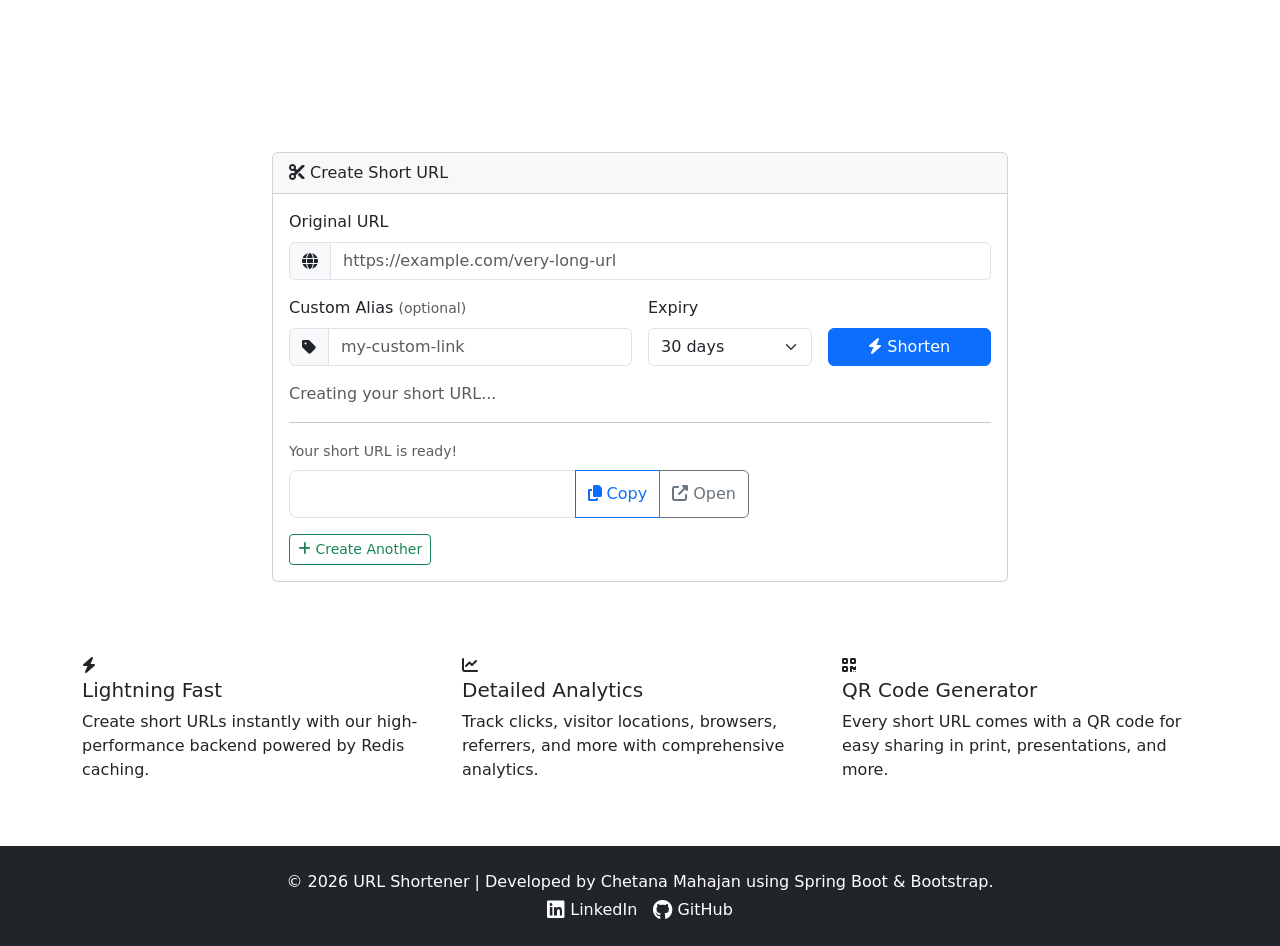
==== src/main/resources/static/app/index.html @ 2f61783e "Added scalable URL Shortener project" ====
<!DOCTYPE html>
<html lang="en">
<head>
    <meta charset="UTF-8">
    <meta name="viewport" content="width=device-width, initial-scale=1.0">
    <title>URL Shortener - Make Your Links Shorter</title>
    <link href="https://cdn.jsdelivr.net/npm/bootstrap@5.3.2/dist/css/bootstrap.min.css" rel="stylesheet">
    <link href="https://cdnjs.cloudflare.com/ajax/libs/font-awesome/6.5.0/css/all.min.css" rel="stylesheet">
    <link href="/css/style.css" rel="stylesheet">
</head>
<body>

<div id="toastContainer" class="toast-container"></div>

<nav class="navbar navbar-expand-lg navbar-dark">
    <div class="container">
        <a class="navbar-brand" href="/">
            <span class="brand-icon"><i class="fas fa-link"></i></span>
            URL Shortener
        </a>
        <button class="navbar-toggler" type="button" data-bs-toggle="collapse" data-bs-target="#navbarNav">
            <span class="navbar-toggler-icon"></span>
        </button>
        <div class="collapse navbar-collapse" id="navbarNav">
            <ul class="navbar-nav ms-auto">
                <li class="nav-item"><a class="nav-link active" href="/"><i class="fas fa-home"></i> Home</a></li>
            </ul>
            <ul class="navbar-nav" id="authNav"></ul>
        </div>
    </div>
</nav>

<section class="hero-section text-white text-center">
    <div class="container position-relative">
        <h1 class="hero-title">Shorten Your Links</h1>
        <p class="hero-subtitle mx-auto">Create short, memorable URLs in seconds. Track clicks, analyze visitors, and manage all your links from one dashboard.</p>
    </div>
</section>

<div class="container pb-5">
    <div class="row justify-content-center">
        <div class="col-lg-8">
            <div class="card">
                <div class="card-header">
                    <i class="fas fa-cut"></i> Create Short URL
                </div>
                <div class="card-body">
                    <form id="shortenForm">
                        <div class="mb-3">
                            <label for="originalUrl" class="form-label">Original URL</label>
                            <div class="input-group">
                                <span class="input-group-text"><i class="fas fa-globe"></i></span>
                                <input type="url" class="form-control" id="originalUrl" placeholder="https://example.com/very-long-url" required>
                            </div>
                            <div class="invalid-feedback" id="urlError"></div>
                        </div>

                        <div class="row g-3 mb-3">
                            <div class="col-md-6">
                                <label for="customAlias" class="form-label">Custom Alias <small class="text-muted">(optional)</small></label>
                                <div class="input-group">
                                    <span class="input-group-text"><i class="fas fa-tag"></i></span>
                                    <input type="text" class="form-control" id="customAlias" placeholder="my-custom-link" maxlength="50">
                                </div>
                            </div>
                            <div class="col-md-3">
                                <label for="expiryDays" class="form-label">Expiry</label>
                                <select class="form-select" id="expiryDays">
                                    <option value="1">1 day</option>
                                    <option value="7">7 days</option>
                                    <option value="30" selected>30 days</option>
                                    <option value="90">90 days</option>
                                    <option value="365">1 year</option>
                                    <option value="0">Never</option>
                                </select>
                            </div>
                            <div class="col-md-3 d-flex align-items-end">
                                <button type="submit" class="btn btn-primary w-100" id="shortenBtn">
                                    <i class="fas fa-bolt"></i> Shorten
                                </button>
                            </div>
                        </div>
                    </form>

                    <div id="shortenLoading" class="loading-spinner">
                        <div class="spinner"></div>
                        <p class="text-muted">Creating your short URL...</p>
                    </div>

                    <div id="urlResult" class="url-result">
                        <hr>
                        <div class="row align-items-center">
                            <div class="col-md-8">
                                <label class="form-label text-muted small">Your short URL is ready!</label>
                                <div class="input-group">
                                    <input type="text" class="form-control form-control-lg" id="shortUrlOutput" readonly>
                                    <button class="btn btn-outline-primary" id="copyBtn" onclick="copyShortUrl()">
                                        <i class="fas fa-copy"></i> Copy
                                    </button>
                                    <button class="btn btn-outline-secondary" id="openBtn" onclick="openShortUrl()">
                                        <i class="fas fa-external-link-alt"></i> Open
                                    </button>
                                </div>
                            </div>
                            <div class="col-md-4 text-center mt-3 mt-md-0">
                                <div id="qrCodeContainer" class="qr-container">
                                    <div id="qrImage"></div>
                                </div>
                            </div>
                        </div>
                        <div class="mt-3">
                            <button class="btn btn-sm btn-outline-success" onclick="createAnother()">
                                <i class="fas fa-plus"></i> Create Another
                            </button>
                        </div>
                    </div>
                </div>
            </div>
        </div>
    </div>

    <div class="row mt-5 g-4">
        <div class="col-md-4">
            <div class="feature-card h-100">
                <div class="feature-icon"><i class="fas fa-bolt"></i></div>
                <h5>Lightning Fast</h5>
                <p>Create short URLs instantly with our high-performance backend powered by Redis caching.</p>
            </div>
        </div>
        <div class="col-md-4">
            <div class="feature-card h-100">
                <div class="feature-icon"><i class="fas fa-chart-line"></i></div>
                <h5>Detailed Analytics</h5>
                <p>Track clicks, visitor locations, browsers, referrers, and more with comprehensive analytics.</p>
            </div>
        </div>
        <div class="col-md-4">
            <div class="feature-card h-100">
                <div class="feature-icon"><i class="fas fa-qrcode"></i></div>
                <h5>QR Code Generator</h5>
                <p>Every short URL comes with a QR code for easy sharing in print, presentations, and more.</p>
            </div>
        </div>
    </div>
</div>

<footer class="bg-dark text-white text-center py-4">
    <p class="mb-1">&copy; 2026 URL Shortener | Developed by Chetana Mahajan using Spring Boot &amp; Bootstrap.</p>
    <div class="d-flex justify-content-center gap-3">
        <a href="https://www.linkedin.com/in/chetanamahajan" target="_blank" class="text-white text-decoration-none" title="LinkedIn">
            <i class="fab fa-linkedin fa-lg"></i> LinkedIn
        </a>
        <a href="https://github.com/chetana987" target="_blank" class="text-white text-decoration-none" title="GitHub">
            <i class="fab fa-github fa-lg"></i> GitHub
        </a>
    </div>
</footer>

<script src="https://cdn.jsdelivr.net/npm/bootstrap@5.3.2/dist/js/bootstrap.bundle.min.js"></script>
<script src="/js/app.js"></script>
<script>
let lastCreatedShortCode = '';

document.getElementById('shortenForm').addEventListener('submit', async (e) => {
    e.preventDefault();
    Utils.hideError('urlError');

    const url = document.getElementById('originalUrl').value.trim();
    const alias = document.getElementById('customAlias').value.trim();
    const expiryDays = parseInt(document.getElementById('expiryDays').value);

    const data = { originalUrl: url };
    if (alias) data.customAlias = alias;
    if (expiryDays > 0) data.expiryDays = expiryDays;

    const btn = document.getElementById('shortenBtn');
    Utils.setLoading(btn, true);
    document.getElementById('shortenLoading').classList.add('show');
    document.getElementById('urlResult').classList.remove('show');

    try {
        const response = await API.createShortUrl(data);
        const shortUrl = response.data.shortUrl;
        lastCreatedShortCode = response.data.shortCode;

        document.getElementById('shortUrlOutput').value = shortUrl;
        Utils.generateQR(response.data.shortCode, 'qrImage');
        document.getElementById('urlResult').classList.add('show');
        document.getElementById('shortenLoading').classList.remove('show');

        document.getElementById('openBtn').style.display = API.isAuthenticated() ? '' : 'none';

        Utils.showToast('Short URL created successfully!');
    } catch (error) {
        document.getElementById('shortenLoading').classList.remove('show');
        if (error.status === 429) {
            Utils.showToast('Rate limit exceeded. Please wait and try again.', 'warning');
        } else if (error.status === 409) {
            Utils.showToast(error.message || 'Custom alias already taken', 'error');
            Utils.showError('urlError', error.message || 'This alias is already in use. Please try another one.');
        } else {
            Utils.showToast(error.message || 'Failed to create short URL', 'error');
            Utils.showError('urlError', error.message || 'Failed to create short URL');
        }
    } finally {
        Utils.setLoading(btn, false);
    }
});

function copyShortUrl() {
    const input = document.getElementById('shortUrlOutput');
    Utils.copyToClipboard(input.value, document.getElementById('copyBtn'));
}

function openShortUrl() {
    const url = document.getElementById('shortUrlOutput').value;
    if (url) window.open(url, '_blank');
}

function createAnother() {
    document.getElementById('shortenForm').reset();
    document.getElementById('urlResult').classList.remove('show');
    document.getElementById('shortenLoading').classList.remove('show');
    document.getElementById('qrImage').innerHTML = '';
    document.getElementById('originalUrl').focus();
}
</script>

</body>
</html>
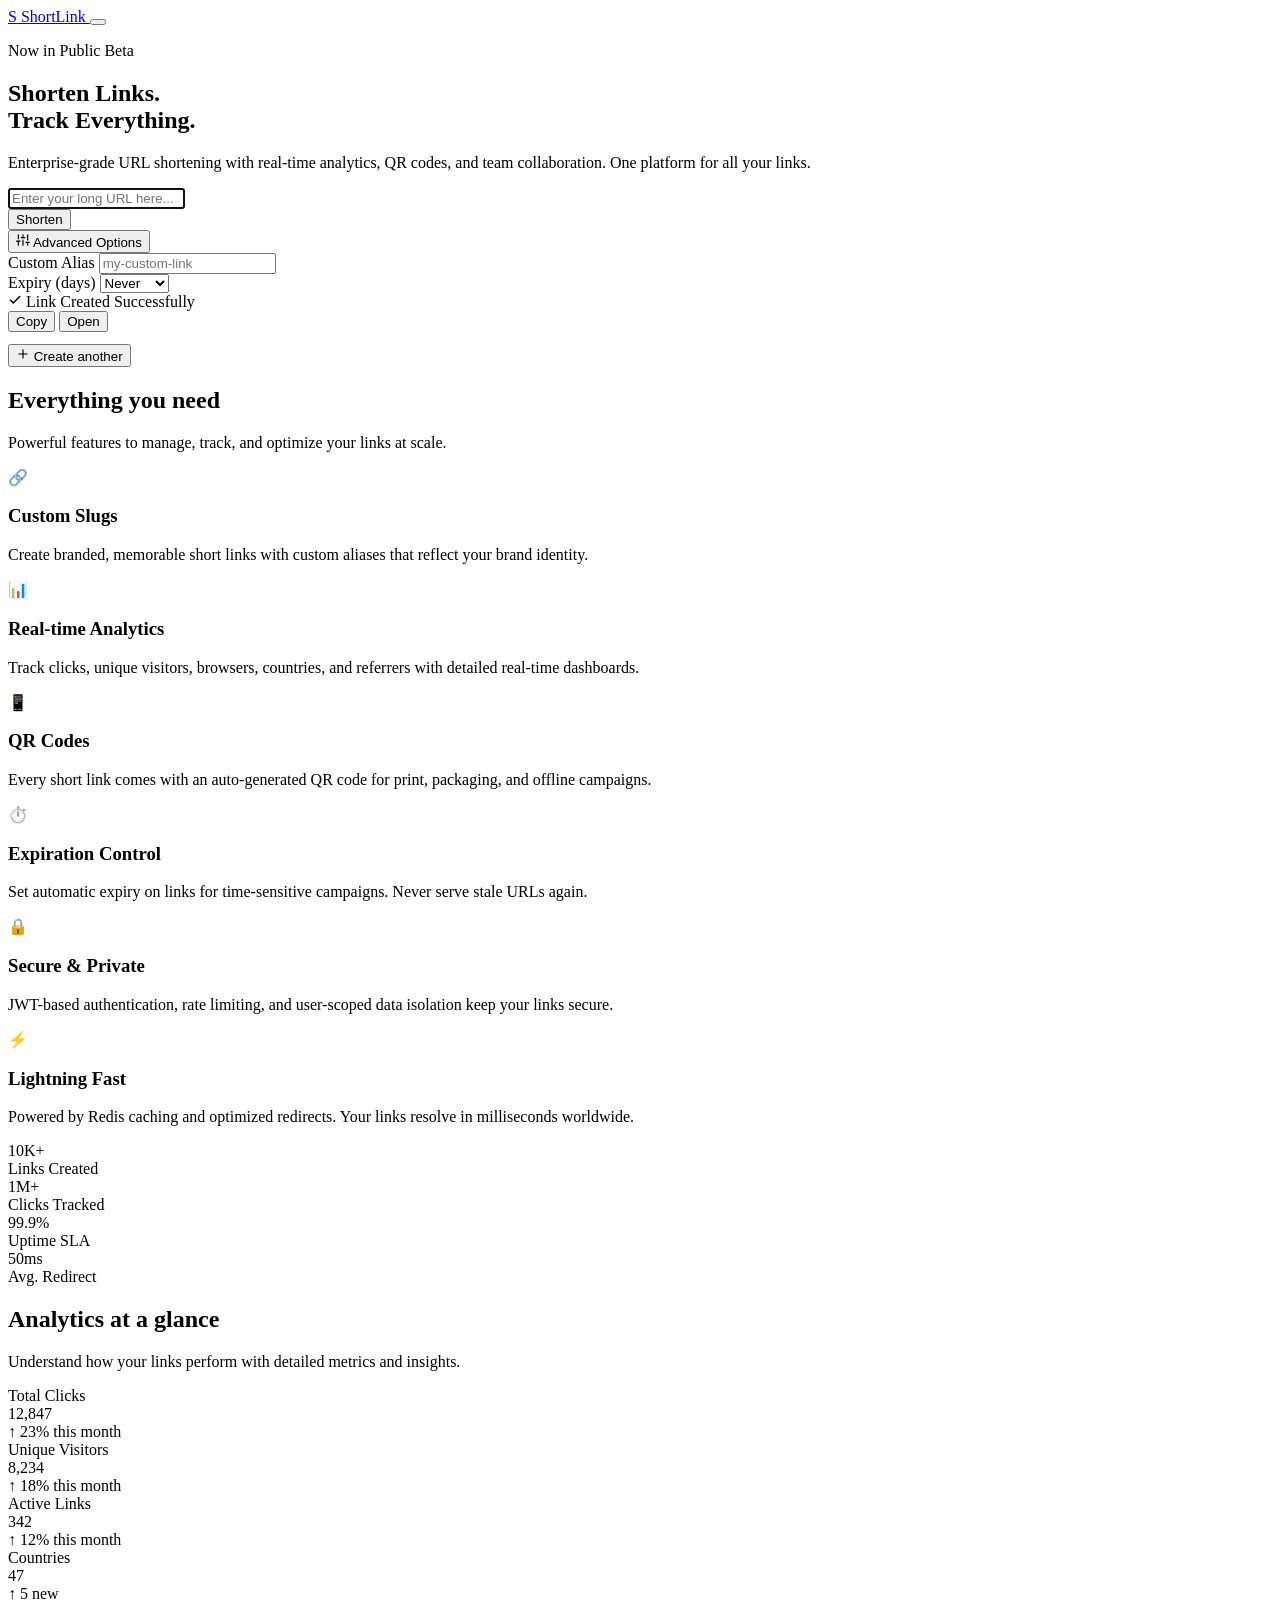
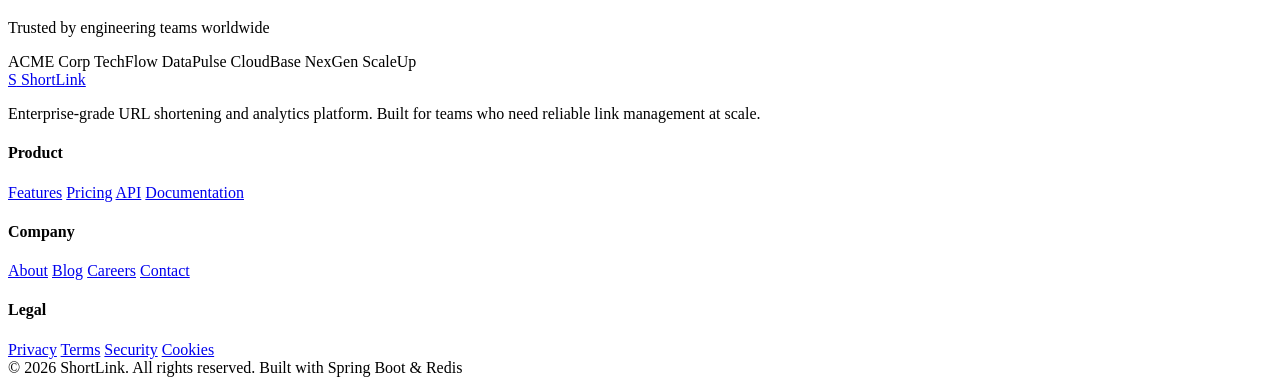
==== commit 16d8c609: "feat: redesign frontend to professional SaaS look - Complete CSS redesign with dark theme (#0F172A b" ====
--- a/src/main/resources/static/app/index.html
+++ b/src/main/resources/static/app/index.html
@@ -1,230 +1,365 @@
 <!DOCTYPE html>
 <html lang="en">
 <head>
-    <meta charset="UTF-8">
-    <meta name="viewport" content="width=device-width, initial-scale=1.0">
-    <title>URL Shortener - Make Your Links Shorter</title>
-    <link href="https://cdn.jsdelivr.net/npm/bootstrap@5.3.2/dist/css/bootstrap.min.css" rel="stylesheet">
-    <link href="https://cdnjs.cloudflare.com/ajax/libs/font-awesome/6.5.0/css/all.min.css" rel="stylesheet">
-    <link href="/css/style.css" rel="stylesheet">
+  <meta charset="UTF-8">
+  <meta name="viewport" content="width=device-width, initial-scale=1.0">
+  <title>ShortLink — Enterprise URL Shortener</title>
+  <link rel="preconnect" href="https://fonts.googleapis.com">
+  <link rel="preconnect" href="https://fonts.gstatic.com" crossorigin>
+  <link href="https://fonts.googleapis.com/css2?family=Inter:wght@400;500;600;700;800&display=swap" rel="stylesheet">
+  <link rel="stylesheet" href="/css/style.css">
+  <link rel="icon" type="image/svg+xml" href="data:image/svg+xml,%3Csvg xmlns='http://www.w3.org/2000/svg' viewBox='0 0 32 32'%3E%3Crect width='32' height='32' rx='6' fill='%233B82F6'/%3E%3Ctext x='16' y='22' text-anchor='middle' fill='white' font-size='18' font-weight='800' font-family='Inter'%3ES%3C/text%3E%3C/svg%3E">
 </head>
 <body>
-
-<div id="toastContainer" class="toast-container"></div>
-
-<nav class="navbar navbar-expand-lg navbar-dark">
+  <nav class="navbar" id="mainNav">
     <div class="container">
-        <a class="navbar-brand" href="/">
-            <span class="brand-icon"><i class="fas fa-link"></i></span>
-            URL Shortener
-        </a>
-        <button class="navbar-toggler" type="button" data-bs-toggle="collapse" data-bs-target="#navbarNav">
-            <span class="navbar-toggler-icon"></span>
-        </button>
-        <div class="collapse navbar-collapse" id="navbarNav">
-            <ul class="navbar-nav ms-auto">
-                <li class="nav-item"><a class="nav-link active" href="/"><i class="fas fa-home"></i> Home</a></li>
-            </ul>
-            <ul class="navbar-nav" id="authNav"></ul>
-        </div>
+      <a href="/app/index.html" class="nav-brand">
+        <span class="nav-brand-icon">S</span>
+        ShortLink
+      </a>
+      <button class="nav-toggle" id="navToggle" aria-label="Toggle navigation">
+        <span></span><span></span><span></span>
+      </button>
+      <ul class="nav-links" id="authNav">
+      </ul>
     </div>
-</nav>
-
-<section class="hero-section text-white text-center">
-    <div class="container position-relative">
-        <h1 class="hero-title">Shorten Your Links</h1>
-        <p class="hero-subtitle mx-auto">Create short, memorable URLs in seconds. Track clicks, analyze visitors, and manage all your links from one dashboard.</p>
-    </div>
-</section>
-
-<div class="container pb-5">
-    <div class="row justify-content-center">
-        <div class="col-lg-8">
-            <div class="card">
-                <div class="card-header">
-                    <i class="fas fa-cut"></i> Create Short URL
-                </div>
-                <div class="card-body">
-                    <form id="shortenForm">
-                        <div class="mb-3">
-                            <label for="originalUrl" class="form-label">Original URL</label>
-                            <div class="input-group">
-                                <span class="input-group-text"><i class="fas fa-globe"></i></span>
-                                <input type="url" class="form-control" id="originalUrl" placeholder="https://example.com/very-long-url" required>
-                            </div>
-                            <div class="invalid-feedback" id="urlError"></div>
-                        </div>
-
-                        <div class="row g-3 mb-3">
-                            <div class="col-md-6">
-                                <label for="customAlias" class="form-label">Custom Alias <small class="text-muted">(optional)</small></label>
-                                <div class="input-group">
-                                    <span class="input-group-text"><i class="fas fa-tag"></i></span>
-                                    <input type="text" class="form-control" id="customAlias" placeholder="my-custom-link" maxlength="50">
-                                </div>
-                            </div>
-                            <div class="col-md-3">
-                                <label for="expiryDays" class="form-label">Expiry</label>
-                                <select class="form-select" id="expiryDays">
-                                    <option value="1">1 day</option>
-                                    <option value="7">7 days</option>
-                                    <option value="30" selected>30 days</option>
-                                    <option value="90">90 days</option>
-                                    <option value="365">1 year</option>
-                                    <option value="0">Never</option>
-                                </select>
-                            </div>
-                            <div class="col-md-3 d-flex align-items-end">
-                                <button type="submit" class="btn btn-primary w-100" id="shortenBtn">
-                                    <i class="fas fa-bolt"></i> Shorten
-                                </button>
-                            </div>
-                        </div>
-                    </form>
-
-                    <div id="shortenLoading" class="loading-spinner">
-                        <div class="spinner"></div>
-                        <p class="text-muted">Creating your short URL...</p>
-                    </div>
-
-                    <div id="urlResult" class="url-result">
-                        <hr>
-                        <div class="row align-items-center">
-                            <div class="col-md-8">
-                                <label class="form-label text-muted small">Your short URL is ready!</label>
-                                <div class="input-group">
-                                    <input type="text" class="form-control form-control-lg" id="shortUrlOutput" readonly>
-                                    <button class="btn btn-outline-primary" id="copyBtn" onclick="copyShortUrl()">
-                                        <i class="fas fa-copy"></i> Copy
-                                    </button>
-                                    <button class="btn btn-outline-secondary" id="openBtn" onclick="openShortUrl()">
-                                        <i class="fas fa-external-link-alt"></i> Open
-                                    </button>
-                                </div>
-                            </div>
-                            <div class="col-md-4 text-center mt-3 mt-md-0">
-                                <div id="qrCodeContainer" class="qr-container">
-                                    <div id="qrImage"></div>
-                                </div>
-                            </div>
-                        </div>
-                        <div class="mt-3">
-                            <button class="btn btn-sm btn-outline-success" onclick="createAnother()">
-                                <i class="fas fa-plus"></i> Create Another
-                            </button>
-                        </div>
-                    </div>
-                </div>
-            </div>
-        </div>
-    </div>
-
-    <div class="row mt-5 g-4">
-        <div class="col-md-4">
-            <div class="feature-card h-100">
-                <div class="feature-icon"><i class="fas fa-bolt"></i></div>
-                <h5>Lightning Fast</h5>
-                <p>Create short URLs instantly with our high-performance backend powered by Redis caching.</p>
-            </div>
-        </div>
-        <div class="col-md-4">
-            <div class="feature-card h-100">
-                <div class="feature-icon"><i class="fas fa-chart-line"></i></div>
-                <h5>Detailed Analytics</h5>
-                <p>Track clicks, visitor locations, browsers, referrers, and more with comprehensive analytics.</p>
-            </div>
-        </div>
-        <div class="col-md-4">
-            <div class="feature-card h-100">
-                <div class="feature-icon"><i class="fas fa-qrcode"></i></div>
-                <h5>QR Code Generator</h5>
-                <p>Every short URL comes with a QR code for easy sharing in print, presentations, and more.</p>
-            </div>
-        </div>
-    </div>
-</div>
-
-<footer class="bg-dark text-white text-center py-4">
-    <p class="mb-1">&copy; 2026 URL Shortener | Developed by Chetana Mahajan using Spring Boot &amp; Bootstrap.</p>
-    <div class="d-flex justify-content-center gap-3">
-        <a href="https://www.linkedin.com/in/chetanamahajan" target="_blank" class="text-white text-decoration-none" title="LinkedIn">
-            <i class="fab fa-linkedin fa-lg"></i> LinkedIn
-        </a>
-        <a href="https://github.com/chetana987" target="_blank" class="text-white text-decoration-none" title="GitHub">
-            <i class="fab fa-github fa-lg"></i> GitHub
-        </a>
-    </div>
-</footer>
-
-<script src="https://cdn.jsdelivr.net/npm/bootstrap@5.3.2/dist/js/bootstrap.bundle.min.js"></script>
-<script src="/js/app.js"></script>
-<script>
-let lastCreatedShortCode = '';
-
-document.getElementById('shortenForm').addEventListener('submit', async (e) => {
-    e.preventDefault();
-    Utils.hideError('urlError');
-
-    const url = document.getElementById('originalUrl').value.trim();
-    const alias = document.getElementById('customAlias').value.trim();
-    const expiryDays = parseInt(document.getElementById('expiryDays').value);
-
-    const data = { originalUrl: url };
-    if (alias) data.customAlias = alias;
-    if (expiryDays > 0) data.expiryDays = expiryDays;
-
-    const btn = document.getElementById('shortenBtn');
-    Utils.setLoading(btn, true);
-    document.getElementById('shortenLoading').classList.add('show');
-    document.getElementById('urlResult').classList.remove('show');
-
-    try {
-        const response = await API.createShortUrl(data);
-        const shortUrl = response.data.shortUrl;
-        lastCreatedShortCode = response.data.shortCode;
-
-        document.getElementById('shortUrlOutput').value = shortUrl;
-        Utils.generateQR(response.data.shortCode, 'qrImage');
-        document.getElementById('urlResult').classList.add('show');
-        document.getElementById('shortenLoading').classList.remove('show');
-
-        document.getElementById('openBtn').style.display = API.isAuthenticated() ? '' : 'none';
-
-        Utils.showToast('Short URL created successfully!');
-    } catch (error) {
-        document.getElementById('shortenLoading').classList.remove('show');
-        if (error.status === 429) {
-            Utils.showToast('Rate limit exceeded. Please wait and try again.', 'warning');
-        } else if (error.status === 409) {
-            Utils.showToast(error.message || 'Custom alias already taken', 'error');
-            Utils.showError('urlError', error.message || 'This alias is already in use. Please try another one.');
+  </nav>
+
+  <div class="page-wrapper">
+    <main class="main-content">
+      <section class="hero">
+        <div class="container">
+          <div class="hero-badge">Now in Public Beta</div>
+          <h1>Shorten Links.<br><span class="gradient-text">Track Everything.</span></h1>
+          <p>Enterprise-grade URL shortening with real-time analytics, QR codes, and team collaboration. One platform for all your links.</p>
+        </div>
+      </section>
+
+      <div class="shorten-card">
+        <div class="container">
+          <div class="shorten-card-inner">
+            <form id="shortenForm" class="shorten-form">
+              <div class="shorten-input-row">
+                <div class="input-group">
+                  <input type="url" id="originalUrl" class="form-input" placeholder="Enter your long URL here..." required autofocus>
+                </div>
+                <button type="submit" id="shortenBtn" class="btn btn-primary btn-lg">
+                  <span id="shortenBtnText">Shorten</span>
+                  <span id="shortenLoading" class="spinner" style="display:none"></span>
+                </button>
+              </div>
+              <button type="button" class="options-toggle" id="optionsToggle">
+                <svg width="14" height="14" viewBox="0 0 24 24" fill="none" stroke="currentColor" stroke-width="2" stroke-linecap="round" stroke-linejoin="round"><line x1="4" y1="21" x2="4" y2="14"/><line x1="4" y1="10" x2="4" y2="3"/><line x1="12" y1="21" x2="12" y2="12"/><line x1="12" y1="8" x2="12" y2="3"/><line x1="20" y1="21" x2="20" y2="16"/><line x1="20" y1="12" x2="20" y2="3"/><line x1="1" y1="14" x2="7" y2="14"/><line x1="9" y1="8" x2="15" y2="8"/><line x1="17" y1="16" x2="23" y2="16"/></svg>
+                Advanced Options
+              </button>
+              <div class="shorten-options" id="shortenOptions">
+                <div class="form-group">
+                  <label for="customAlias">Custom Alias</label>
+                  <input type="text" id="customAlias" class="form-input" placeholder="my-custom-link" maxlength="50" pattern="[a-zA-Z0-9\-]+">
+                </div>
+                <div class="form-group">
+                  <label for="expiryDays">Expiry (days)</label>
+                  <select id="expiryDays" class="form-input">
+                    <option value="0">Never</option>
+                    <option value="1">1 day</option>
+                    <option value="7">7 days</option>
+                    <option value="30">30 days</option>
+                    <option value="90">90 days</option>
+                    <option value="365">1 year</option>
+                  </select>
+                </div>
+              </div>
+              <div class="url-result" id="urlResult">
+                <div class="url-result-header">
+                  <span class="result-label">
+                    <svg width="14" height="14" viewBox="0 0 24 24" fill="none" stroke="currentColor" stroke-width="2.5" stroke-linecap="round" stroke-linejoin="round"><polyline points="20 6 9 17 4 12"/></svg>
+                    Link Created Successfully
+                  </span>
+                  <div class="url-result-actions">
+                    <button type="button" class="btn btn-primary btn-sm" id="copyBtn" onclick="copyShortUrl()">Copy</button>
+                    <button type="button" class="btn btn-secondary btn-sm" id="openBtn" onclick="openShortUrl()">Open</button>
+                  </div>
+                </div>
+                <div class="short-url-display">
+                  <span class="short-url-text" id="shortUrlOutput"></span>
+                </div>
+                <div class="qr-container" id="qrCodeContainer" style="display:none">
+                  <img id="qrImage" src="" alt="QR Code">
+                  <div>
+                    <div class="qr-label">Scan to visit</div>
+                  </div>
+                </div>
+                <button type="button" class="btn btn-ghost btn-sm" id="createAnother" onclick="createAnother()" style="margin-top:12px">
+                  <svg width="14" height="14" viewBox="0 0 24 24" fill="none" stroke="currentColor" stroke-width="2" stroke-linecap="round" stroke-linejoin="round"><line x1="12" y1="5" x2="12" y2="19"/><line x1="5" y1="12" x2="19" y2="12"/></svg>
+                  Create another
+                </button>
+              </div>
+              <div class="url-error" id="urlError"></div>
+            </form>
+          </div>
+        </div>
+      </div>
+
+      <section class="section" id="features">
+        <div class="container">
+          <div class="section-header">
+            <h2>Everything you need</h2>
+            <p>Powerful features to manage, track, and optimize your links at scale.</p>
+          </div>
+          <div class="features-grid">
+            <div class="feature-card">
+              <div class="feature-icon">🔗</div>
+              <h3>Custom Slugs</h3>
+              <p>Create branded, memorable short links with custom aliases that reflect your brand identity.</p>
+            </div>
+            <div class="feature-card">
+              <div class="feature-icon">📊</div>
+              <h3>Real-time Analytics</h3>
+              <p>Track clicks, unique visitors, browsers, countries, and referrers with detailed real-time dashboards.</p>
+            </div>
+            <div class="feature-card">
+              <div class="feature-icon">📱</div>
+              <h3>QR Codes</h3>
+              <p>Every short link comes with an auto-generated QR code for print, packaging, and offline campaigns.</p>
+            </div>
+            <div class="feature-card">
+              <div class="feature-icon">⏱️</div>
+              <h3>Expiration Control</h3>
+              <p>Set automatic expiry on links for time-sensitive campaigns. Never serve stale URLs again.</p>
+            </div>
+            <div class="feature-card">
+              <div class="feature-icon">🔒</div>
+              <h3>Secure & Private</h3>
+              <p>JWT-based authentication, rate limiting, and user-scoped data isolation keep your links secure.</p>
+            </div>
+            <div class="feature-card">
+              <div class="feature-icon">⚡</div>
+              <h3>Lightning Fast</h3>
+              <p>Powered by Redis caching and optimized redirects. Your links resolve in milliseconds worldwide.</p>
+            </div>
+          </div>
+        </div>
+      </section>
+
+      <section class="stats-section section">
+        <div class="container">
+          <div class="stats-grid">
+            <div class="stat-item">
+              <div class="stat-number">10K+</div>
+              <div class="stat-label">Links Created</div>
+            </div>
+            <div class="stat-item">
+              <div class="stat-number">1M+</div>
+              <div class="stat-label">Clicks Tracked</div>
+            </div>
+            <div class="stat-item">
+              <div class="stat-number">99.9%</div>
+              <div class="stat-label">Uptime SLA</div>
+            </div>
+            <div class="stat-item">
+              <div class="stat-number">50ms</div>
+              <div class="stat-label">Avg. Redirect</div>
+            </div>
+          </div>
+        </div>
+      </section>
+
+      <section class="section analytics-preview">
+        <div class="container">
+          <div class="section-header">
+            <h2>Analytics at a glance</h2>
+            <p>Understand how your links perform with detailed metrics and insights.</p>
+          </div>
+          <div class="preview-cards">
+            <div class="preview-card">
+              <div class="preview-label">Total Clicks</div>
+              <div class="preview-value">12,847</div>
+              <div class="preview-trend up">↑ 23% this month</div>
+            </div>
+            <div class="preview-card">
+              <div class="preview-label">Unique Visitors</div>
+              <div class="preview-value">8,234</div>
+              <div class="preview-trend up">↑ 18% this month</div>
+            </div>
+            <div class="preview-card">
+              <div class="preview-label">Active Links</div>
+              <div class="preview-value">342</div>
+              <div class="preview-trend up">↑ 12% this month</div>
+            </div>
+            <div class="preview-card">
+              <div class="preview-label">Countries</div>
+              <div class="preview-value">47</div>
+              <div class="preview-trend up">↑ 5 new</div>
+            </div>
+          </div>
+        </div>
+      </section>
+
+      <section class="trust-section">
+        <div class="container">
+          <p>Trusted by engineering teams worldwide</p>
+          <div class="trust-logos">
+            <span class="trust-logo">ACME Corp</span>
+            <span class="trust-logo">TechFlow</span>
+            <span class="trust-logo">DataPulse</span>
+            <span class="trust-logo">CloudBase</span>
+            <span class="trust-logo">NexGen</span>
+            <span class="trust-logo">ScaleUp</span>
+          </div>
+        </div>
+      </section>
+    </main>
+
+    <footer class="footer">
+      <div class="container">
+        <div class="footer-grid">
+          <div class="footer-brand">
+            <a href="/app/index.html" class="nav-brand">
+              <span class="nav-brand-icon">S</span>
+              ShortLink
+            </a>
+            <p>Enterprise-grade URL shortening and analytics platform. Built for teams who need reliable link management at scale.</p>
+          </div>
+          <div class="footer-col">
+            <h4>Product</h4>
+            <a href="#features">Features</a>
+            <a href="#">Pricing</a>
+            <a href="#">API</a>
+            <a href="#">Documentation</a>
+          </div>
+          <div class="footer-col">
+            <h4>Company</h4>
+            <a href="#">About</a>
+            <a href="#">Blog</a>
+            <a href="#">Careers</a>
+            <a href="#">Contact</a>
+          </div>
+          <div class="footer-col">
+            <h4>Legal</h4>
+            <a href="#">Privacy</a>
+            <a href="#">Terms</a>
+            <a href="#">Security</a>
+            <a href="#">Cookies</a>
+          </div>
+        </div>
+        <div class="footer-bottom">
+          <span>&copy; 2026 ShortLink. All rights reserved.</span>
+          <span>Built with Spring Boot & Redis</span>
+        </div>
+      </div>
+    </footer>
+  </div>
+
+  <div class="toast-container" id="toastContainer"></div>
+
+  <script src="/js/app.js"></script>
+  <script>
+    let lastCreatedShortCode = '';
+
+    const optionsToggle = document.getElementById('optionsToggle');
+    const shortenOptions = document.getElementById('shortenOptions');
+    optionsToggle.addEventListener('click', () => {
+      optionsToggle.classList.toggle('open');
+      shortenOptions.classList.toggle('open');
+    });
+
+    document.getElementById('shortenForm').addEventListener('submit', async (e) => {
+      e.preventDefault();
+      const originalUrl = document.getElementById('originalUrl').value.trim();
+      const customAlias = document.getElementById('customAlias').value.trim() || undefined;
+      const expiryDays = parseInt(document.getElementById('expiryDays').value) || undefined;
+      const btn = document.getElementById('shortenBtn');
+      const btnText = document.getElementById('shortenBtnText');
+      const loading = document.getElementById('shortenLoading');
+      const urlError = document.getElementById('urlError');
+      const urlResult = document.getElementById('urlResult');
+      const qrContainer = document.getElementById('qrCodeContainer');
+
+      if (!originalUrl) {
+        urlError.textContent = 'Please enter a URL';
+        urlError.classList.add('visible');
+        return;
+      }
+
+      btn.disabled = true;
+      btnText.textContent = 'Shortening...';
+      loading.style.display = 'inline-block';
+      urlError.classList.remove('visible');
+      urlResult.classList.remove('visible');
+      qrContainer.style.display = 'none';
+
+      try {
+        const data = await API.shortenUrl(originalUrl, customAlias, expiryDays);
+        if (data.success) {
+          lastCreatedShortCode = data.data.shortCode;
+          document.getElementById('shortUrlOutput').textContent = window.location.origin + '/' + data.data.shortCode;
+          document.getElementById('shortUrlOutput').href = window.location.origin + '/' + data.data.shortCode;
+
+          if (data.data.qrCode) {
+            document.getElementById('qrImage').src = '/api/v1/qr/' + data.data.shortCode + '?size=200';
+            qrContainer.style.display = 'flex';
+          }
+
+          urlResult.classList.add('visible');
+          document.getElementById('originalUrl').value = '';
+          document.getElementById('customAlias').value = '';
         } else {
-            Utils.showToast(error.message || 'Failed to create short URL', 'error');
-            Utils.showError('urlError', error.message || 'Failed to create short URL');
+          urlError.textContent = data.message || 'Failed to shorten URL';
+          urlError.classList.add('visible');
         }
-    } finally {
-        Utils.setLoading(btn, false);
+      } catch (err) {
+        urlError.textContent = err.message || 'An error occurred';
+        urlError.classList.add('visible');
+      } finally {
+        btn.disabled = false;
+        btnText.textContent = 'Shorten';
+        loading.style.display = 'none';
+      }
+    });
+
+    function copyShortUrl() {
+      const text = document.getElementById('shortUrlOutput').textContent;
+      navigator.clipboard.writeText(text).then(() => {
+        const btn = document.getElementById('copyBtn');
+        const orig = btn.textContent;
+        btn.textContent = 'Copied!';
+        setTimeout(() => { btn.textContent = orig; }, 2000);
+      }).catch(() => {
+        Utils.showToast('Failed to copy', 'error');
+      });
     }
-});
-
-function copyShortUrl() {
-    const input = document.getElementById('shortUrlOutput');
-    Utils.copyToClipboard(input.value, document.getElementById('copyBtn'));
-}
-
-function openShortUrl() {
-    const url = document.getElementById('shortUrlOutput').value;
-    if (url) window.open(url, '_blank');
-}
-
-function createAnother() {
-    document.getElementById('shortenForm').reset();
-    document.getElementById('urlResult').classList.remove('show');
-    document.getElementById('shortenLoading').classList.remove('show');
-    document.getElementById('qrImage').innerHTML = '';
-    document.getElementById('originalUrl').focus();
-}
-</script>
-
+
+    function openShortUrl() {
+      const url = document.getElementById('shortUrlOutput').textContent;
+      window.open(url, '_blank');
+    }
+
+    function createAnother() {
+      document.getElementById('urlResult').classList.remove('visible');
+      document.getElementById('qrCodeContainer').style.display = 'none';
+      document.getElementById('originalUrl').focus();
+    }
+
+    document.getElementById('navToggle').addEventListener('click', function() {
+      this.classList.toggle('active');
+      document.getElementById('authNav').classList.toggle('open');
+    });
+
+    document.querySelectorAll('.nav-links .nav-link').forEach(link => {
+      link.addEventListener('click', () => {
+        document.getElementById('navToggle').classList.remove('active');
+        document.getElementById('authNav').classList.remove('open');
+      });
+    });
+
+    window.addEventListener('scroll', () => {
+      const nav = document.getElementById('mainNav');
+      if (window.scrollY > 50) {
+        nav.classList.add('scrolled');
+      } else {
+        nav.classList.remove('scrolled');
+      }
+    });
+  </script>
 </body>
 </html>
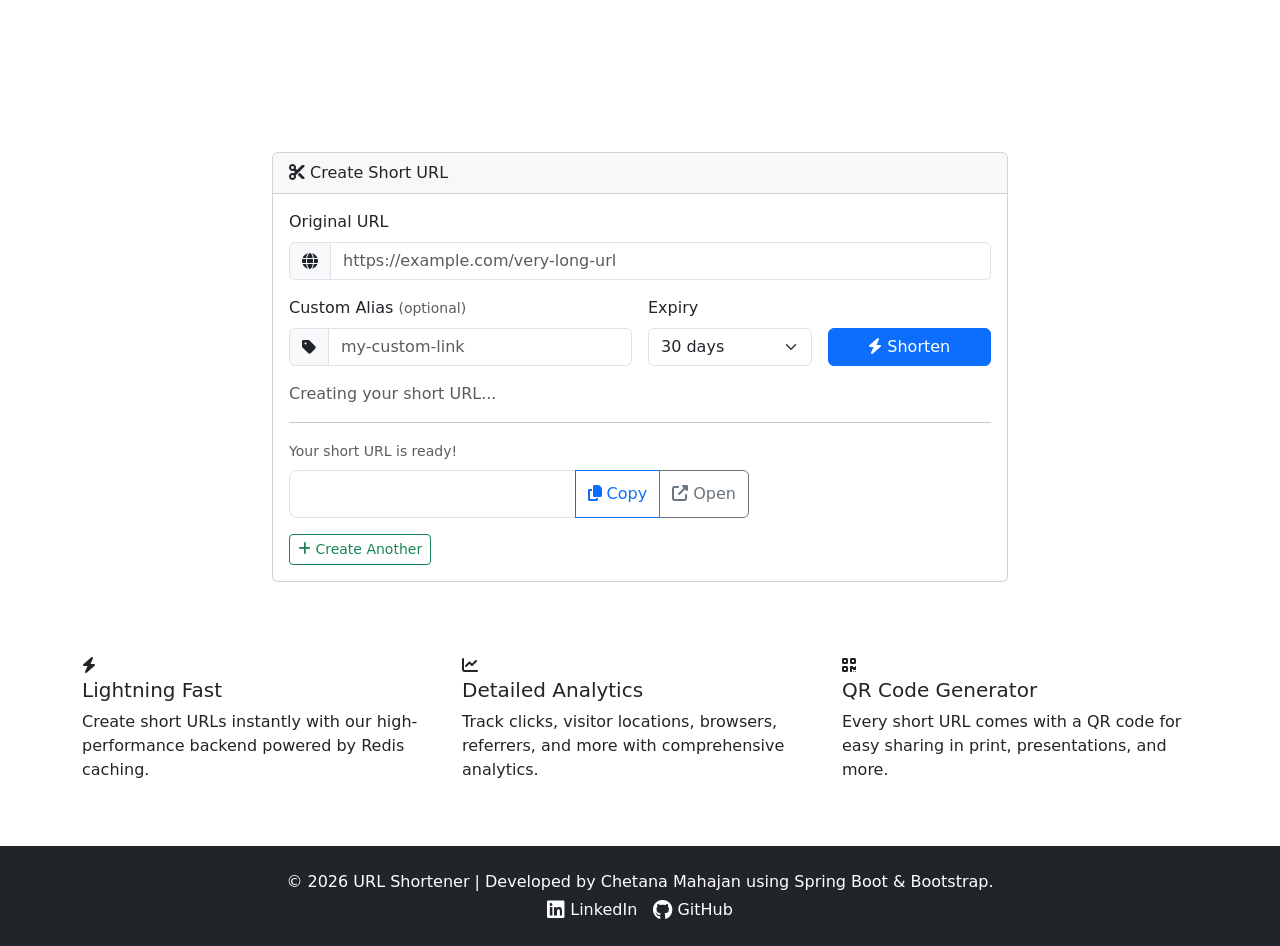
==== commit c2052f4c: "Revert "feat: redesign frontend to professional SaaS look" This reverts commit 16d8c609b6abd040321b6" ====
--- a/src/main/resources/static/app/index.html
+++ b/src/main/resources/static/app/index.html
@@ -1,365 +1,230 @@
 <!DOCTYPE html>
 <html lang="en">
 <head>
-  <meta charset="UTF-8">
-  <meta name="viewport" content="width=device-width, initial-scale=1.0">
-  <title>ShortLink — Enterprise URL Shortener</title>
-  <link rel="preconnect" href="https://fonts.googleapis.com">
-  <link rel="preconnect" href="https://fonts.gstatic.com" crossorigin>
-  <link href="https://fonts.googleapis.com/css2?family=Inter:wght@400;500;600;700;800&display=swap" rel="stylesheet">
-  <link rel="stylesheet" href="/css/style.css">
-  <link rel="icon" type="image/svg+xml" href="data:image/svg+xml,%3Csvg xmlns='http://www.w3.org/2000/svg' viewBox='0 0 32 32'%3E%3Crect width='32' height='32' rx='6' fill='%233B82F6'/%3E%3Ctext x='16' y='22' text-anchor='middle' fill='white' font-size='18' font-weight='800' font-family='Inter'%3ES%3C/text%3E%3C/svg%3E">
+    <meta charset="UTF-8">
+    <meta name="viewport" content="width=device-width, initial-scale=1.0">
+    <title>URL Shortener - Make Your Links Shorter</title>
+    <link href="https://cdn.jsdelivr.net/npm/bootstrap@5.3.2/dist/css/bootstrap.min.css" rel="stylesheet">
+    <link href="https://cdnjs.cloudflare.com/ajax/libs/font-awesome/6.5.0/css/all.min.css" rel="stylesheet">
+    <link href="/css/style.css" rel="stylesheet">
 </head>
 <body>
-  <nav class="navbar" id="mainNav">
+
+<div id="toastContainer" class="toast-container"></div>
+
+<nav class="navbar navbar-expand-lg navbar-dark">
     <div class="container">
-      <a href="/app/index.html" class="nav-brand">
-        <span class="nav-brand-icon">S</span>
-        ShortLink
-      </a>
-      <button class="nav-toggle" id="navToggle" aria-label="Toggle navigation">
-        <span></span><span></span><span></span>
-      </button>
-      <ul class="nav-links" id="authNav">
-      </ul>
-    </div>
-  </nav>
-
-  <div class="page-wrapper">
-    <main class="main-content">
-      <section class="hero">
-        <div class="container">
-          <div class="hero-badge">Now in Public Beta</div>
-          <h1>Shorten Links.<br><span class="gradient-text">Track Everything.</span></h1>
-          <p>Enterprise-grade URL shortening with real-time analytics, QR codes, and team collaboration. One platform for all your links.</p>
-        </div>
-      </section>
-
-      <div class="shorten-card">
-        <div class="container">
-          <div class="shorten-card-inner">
-            <form id="shortenForm" class="shorten-form">
-              <div class="shorten-input-row">
-                <div class="input-group">
-                  <input type="url" id="originalUrl" class="form-input" placeholder="Enter your long URL here..." required autofocus>
+        <a class="navbar-brand" href="/">
+            <span class="brand-icon"><i class="fas fa-link"></i></span>
+            URL Shortener
+        </a>
+        <button class="navbar-toggler" type="button" data-bs-toggle="collapse" data-bs-target="#navbarNav">
+            <span class="navbar-toggler-icon"></span>
+        </button>
+        <div class="collapse navbar-collapse" id="navbarNav">
+            <ul class="navbar-nav ms-auto">
+                <li class="nav-item"><a class="nav-link active" href="/"><i class="fas fa-home"></i> Home</a></li>
+            </ul>
+            <ul class="navbar-nav" id="authNav"></ul>
+        </div>
+    </div>
+</nav>
+
+<section class="hero-section text-white text-center">
+    <div class="container position-relative">
+        <h1 class="hero-title">Shorten Your Links</h1>
+        <p class="hero-subtitle mx-auto">Create short, memorable URLs in seconds. Track clicks, analyze visitors, and manage all your links from one dashboard.</p>
+    </div>
+</section>
+
+<div class="container pb-5">
+    <div class="row justify-content-center">
+        <div class="col-lg-8">
+            <div class="card">
+                <div class="card-header">
+                    <i class="fas fa-cut"></i> Create Short URL
                 </div>
-                <button type="submit" id="shortenBtn" class="btn btn-primary btn-lg">
-                  <span id="shortenBtnText">Shorten</span>
-                  <span id="shortenLoading" class="spinner" style="display:none"></span>
-                </button>
-              </div>
-              <button type="button" class="options-toggle" id="optionsToggle">
-                <svg width="14" height="14" viewBox="0 0 24 24" fill="none" stroke="currentColor" stroke-width="2" stroke-linecap="round" stroke-linejoin="round"><line x1="4" y1="21" x2="4" y2="14"/><line x1="4" y1="10" x2="4" y2="3"/><line x1="12" y1="21" x2="12" y2="12"/><line x1="12" y1="8" x2="12" y2="3"/><line x1="20" y1="21" x2="20" y2="16"/><line x1="20" y1="12" x2="20" y2="3"/><line x1="1" y1="14" x2="7" y2="14"/><line x1="9" y1="8" x2="15" y2="8"/><line x1="17" y1="16" x2="23" y2="16"/></svg>
-                Advanced Options
-              </button>
-              <div class="shorten-options" id="shortenOptions">
-                <div class="form-group">
-                  <label for="customAlias">Custom Alias</label>
-                  <input type="text" id="customAlias" class="form-input" placeholder="my-custom-link" maxlength="50" pattern="[a-zA-Z0-9\-]+">
+                <div class="card-body">
+                    <form id="shortenForm">
+                        <div class="mb-3">
+                            <label for="originalUrl" class="form-label">Original URL</label>
+                            <div class="input-group">
+                                <span class="input-group-text"><i class="fas fa-globe"></i></span>
+                                <input type="url" class="form-control" id="originalUrl" placeholder="https://example.com/very-long-url" required>
+                            </div>
+                            <div class="invalid-feedback" id="urlError"></div>
+                        </div>
+
+                        <div class="row g-3 mb-3">
+                            <div class="col-md-6">
+                                <label for="customAlias" class="form-label">Custom Alias <small class="text-muted">(optional)</small></label>
+                                <div class="input-group">
+                                    <span class="input-group-text"><i class="fas fa-tag"></i></span>
+                                    <input type="text" class="form-control" id="customAlias" placeholder="my-custom-link" maxlength="50">
+                                </div>
+                            </div>
+                            <div class="col-md-3">
+                                <label for="expiryDays" class="form-label">Expiry</label>
+                                <select class="form-select" id="expiryDays">
+                                    <option value="1">1 day</option>
+                                    <option value="7">7 days</option>
+                                    <option value="30" selected>30 days</option>
+                                    <option value="90">90 days</option>
+                                    <option value="365">1 year</option>
+                                    <option value="0">Never</option>
+                                </select>
+                            </div>
+                            <div class="col-md-3 d-flex align-items-end">
+                                <button type="submit" class="btn btn-primary w-100" id="shortenBtn">
+                                    <i class="fas fa-bolt"></i> Shorten
+                                </button>
+                            </div>
+                        </div>
+                    </form>
+
+                    <div id="shortenLoading" class="loading-spinner">
+                        <div class="spinner"></div>
+                        <p class="text-muted">Creating your short URL...</p>
+                    </div>
+
+                    <div id="urlResult" class="url-result">
+                        <hr>
+                        <div class="row align-items-center">
+                            <div class="col-md-8">
+                                <label class="form-label text-muted small">Your short URL is ready!</label>
+                                <div class="input-group">
+                                    <input type="text" class="form-control form-control-lg" id="shortUrlOutput" readonly>
+                                    <button class="btn btn-outline-primary" id="copyBtn" onclick="copyShortUrl()">
+                                        <i class="fas fa-copy"></i> Copy
+                                    </button>
+                                    <button class="btn btn-outline-secondary" id="openBtn" onclick="openShortUrl()">
+                                        <i class="fas fa-external-link-alt"></i> Open
+                                    </button>
+                                </div>
+                            </div>
+                            <div class="col-md-4 text-center mt-3 mt-md-0">
+                                <div id="qrCodeContainer" class="qr-container">
+                                    <div id="qrImage"></div>
+                                </div>
+                            </div>
+                        </div>
+                        <div class="mt-3">
+                            <button class="btn btn-sm btn-outline-success" onclick="createAnother()">
+                                <i class="fas fa-plus"></i> Create Another
+                            </button>
+                        </div>
+                    </div>
                 </div>
-                <div class="form-group">
-                  <label for="expiryDays">Expiry (days)</label>
-                  <select id="expiryDays" class="form-input">
-                    <option value="0">Never</option>
-                    <option value="1">1 day</option>
-                    <option value="7">7 days</option>
-                    <option value="30">30 days</option>
-                    <option value="90">90 days</option>
-                    <option value="365">1 year</option>
-                  </select>
-                </div>
-              </div>
-              <div class="url-result" id="urlResult">
-                <div class="url-result-header">
-                  <span class="result-label">
-                    <svg width="14" height="14" viewBox="0 0 24 24" fill="none" stroke="currentColor" stroke-width="2.5" stroke-linecap="round" stroke-linejoin="round"><polyline points="20 6 9 17 4 12"/></svg>
-                    Link Created Successfully
-                  </span>
-                  <div class="url-result-actions">
-                    <button type="button" class="btn btn-primary btn-sm" id="copyBtn" onclick="copyShortUrl()">Copy</button>
-                    <button type="button" class="btn btn-secondary btn-sm" id="openBtn" onclick="openShortUrl()">Open</button>
-                  </div>
-                </div>
-                <div class="short-url-display">
-                  <span class="short-url-text" id="shortUrlOutput"></span>
-                </div>
-                <div class="qr-container" id="qrCodeContainer" style="display:none">
-                  <img id="qrImage" src="" alt="QR Code">
-                  <div>
-                    <div class="qr-label">Scan to visit</div>
-                  </div>
-                </div>
-                <button type="button" class="btn btn-ghost btn-sm" id="createAnother" onclick="createAnother()" style="margin-top:12px">
-                  <svg width="14" height="14" viewBox="0 0 24 24" fill="none" stroke="currentColor" stroke-width="2" stroke-linecap="round" stroke-linejoin="round"><line x1="12" y1="5" x2="12" y2="19"/><line x1="5" y1="12" x2="19" y2="12"/></svg>
-                  Create another
-                </button>
-              </div>
-              <div class="url-error" id="urlError"></div>
-            </form>
-          </div>
-        </div>
-      </div>
-
-      <section class="section" id="features">
-        <div class="container">
-          <div class="section-header">
-            <h2>Everything you need</h2>
-            <p>Powerful features to manage, track, and optimize your links at scale.</p>
-          </div>
-          <div class="features-grid">
-            <div class="feature-card">
-              <div class="feature-icon">🔗</div>
-              <h3>Custom Slugs</h3>
-              <p>Create branded, memorable short links with custom aliases that reflect your brand identity.</p>
-            </div>
-            <div class="feature-card">
-              <div class="feature-icon">📊</div>
-              <h3>Real-time Analytics</h3>
-              <p>Track clicks, unique visitors, browsers, countries, and referrers with detailed real-time dashboards.</p>
-            </div>
-            <div class="feature-card">
-              <div class="feature-icon">📱</div>
-              <h3>QR Codes</h3>
-              <p>Every short link comes with an auto-generated QR code for print, packaging, and offline campaigns.</p>
-            </div>
-            <div class="feature-card">
-              <div class="feature-icon">⏱️</div>
-              <h3>Expiration Control</h3>
-              <p>Set automatic expiry on links for time-sensitive campaigns. Never serve stale URLs again.</p>
-            </div>
-            <div class="feature-card">
-              <div class="feature-icon">🔒</div>
-              <h3>Secure & Private</h3>
-              <p>JWT-based authentication, rate limiting, and user-scoped data isolation keep your links secure.</p>
-            </div>
-            <div class="feature-card">
-              <div class="feature-icon">⚡</div>
-              <h3>Lightning Fast</h3>
-              <p>Powered by Redis caching and optimized redirects. Your links resolve in milliseconds worldwide.</p>
-            </div>
-          </div>
-        </div>
-      </section>
-
-      <section class="stats-section section">
-        <div class="container">
-          <div class="stats-grid">
-            <div class="stat-item">
-              <div class="stat-number">10K+</div>
-              <div class="stat-label">Links Created</div>
-            </div>
-            <div class="stat-item">
-              <div class="stat-number">1M+</div>
-              <div class="stat-label">Clicks Tracked</div>
-            </div>
-            <div class="stat-item">
-              <div class="stat-number">99.9%</div>
-              <div class="stat-label">Uptime SLA</div>
-            </div>
-            <div class="stat-item">
-              <div class="stat-number">50ms</div>
-              <div class="stat-label">Avg. Redirect</div>
-            </div>
-          </div>
-        </div>
-      </section>
-
-      <section class="section analytics-preview">
-        <div class="container">
-          <div class="section-header">
-            <h2>Analytics at a glance</h2>
-            <p>Understand how your links perform with detailed metrics and insights.</p>
-          </div>
-          <div class="preview-cards">
-            <div class="preview-card">
-              <div class="preview-label">Total Clicks</div>
-              <div class="preview-value">12,847</div>
-              <div class="preview-trend up">↑ 23% this month</div>
-            </div>
-            <div class="preview-card">
-              <div class="preview-label">Unique Visitors</div>
-              <div class="preview-value">8,234</div>
-              <div class="preview-trend up">↑ 18% this month</div>
-            </div>
-            <div class="preview-card">
-              <div class="preview-label">Active Links</div>
-              <div class="preview-value">342</div>
-              <div class="preview-trend up">↑ 12% this month</div>
-            </div>
-            <div class="preview-card">
-              <div class="preview-label">Countries</div>
-              <div class="preview-value">47</div>
-              <div class="preview-trend up">↑ 5 new</div>
-            </div>
-          </div>
-        </div>
-      </section>
-
-      <section class="trust-section">
-        <div class="container">
-          <p>Trusted by engineering teams worldwide</p>
-          <div class="trust-logos">
-            <span class="trust-logo">ACME Corp</span>
-            <span class="trust-logo">TechFlow</span>
-            <span class="trust-logo">DataPulse</span>
-            <span class="trust-logo">CloudBase</span>
-            <span class="trust-logo">NexGen</span>
-            <span class="trust-logo">ScaleUp</span>
-          </div>
-        </div>
-      </section>
-    </main>
-
-    <footer class="footer">
-      <div class="container">
-        <div class="footer-grid">
-          <div class="footer-brand">
-            <a href="/app/index.html" class="nav-brand">
-              <span class="nav-brand-icon">S</span>
-              ShortLink
-            </a>
-            <p>Enterprise-grade URL shortening and analytics platform. Built for teams who need reliable link management at scale.</p>
-          </div>
-          <div class="footer-col">
-            <h4>Product</h4>
-            <a href="#features">Features</a>
-            <a href="#">Pricing</a>
-            <a href="#">API</a>
-            <a href="#">Documentation</a>
-          </div>
-          <div class="footer-col">
-            <h4>Company</h4>
-            <a href="#">About</a>
-            <a href="#">Blog</a>
-            <a href="#">Careers</a>
-            <a href="#">Contact</a>
-          </div>
-          <div class="footer-col">
-            <h4>Legal</h4>
-            <a href="#">Privacy</a>
-            <a href="#">Terms</a>
-            <a href="#">Security</a>
-            <a href="#">Cookies</a>
-          </div>
-        </div>
-        <div class="footer-bottom">
-          <span>&copy; 2026 ShortLink. All rights reserved.</span>
-          <span>Built with Spring Boot & Redis</span>
-        </div>
-      </div>
-    </footer>
-  </div>
-
-  <div class="toast-container" id="toastContainer"></div>
-
-  <script src="/js/app.js"></script>
-  <script>
-    let lastCreatedShortCode = '';
-
-    const optionsToggle = document.getElementById('optionsToggle');
-    const shortenOptions = document.getElementById('shortenOptions');
-    optionsToggle.addEventListener('click', () => {
-      optionsToggle.classList.toggle('open');
-      shortenOptions.classList.toggle('open');
-    });
-
-    document.getElementById('shortenForm').addEventListener('submit', async (e) => {
-      e.preventDefault();
-      const originalUrl = document.getElementById('originalUrl').value.trim();
-      const customAlias = document.getElementById('customAlias').value.trim() || undefined;
-      const expiryDays = parseInt(document.getElementById('expiryDays').value) || undefined;
-      const btn = document.getElementById('shortenBtn');
-      const btnText = document.getElementById('shortenBtnText');
-      const loading = document.getElementById('shortenLoading');
-      const urlError = document.getElementById('urlError');
-      const urlResult = document.getElementById('urlResult');
-      const qrContainer = document.getElementById('qrCodeContainer');
-
-      if (!originalUrl) {
-        urlError.textContent = 'Please enter a URL';
-        urlError.classList.add('visible');
-        return;
-      }
-
-      btn.disabled = true;
-      btnText.textContent = 'Shortening...';
-      loading.style.display = 'inline-block';
-      urlError.classList.remove('visible');
-      urlResult.classList.remove('visible');
-      qrContainer.style.display = 'none';
-
-      try {
-        const data = await API.shortenUrl(originalUrl, customAlias, expiryDays);
-        if (data.success) {
-          lastCreatedShortCode = data.data.shortCode;
-          document.getElementById('shortUrlOutput').textContent = window.location.origin + '/' + data.data.shortCode;
-          document.getElementById('shortUrlOutput').href = window.location.origin + '/' + data.data.shortCode;
-
-          if (data.data.qrCode) {
-            document.getElementById('qrImage').src = '/api/v1/qr/' + data.data.shortCode + '?size=200';
-            qrContainer.style.display = 'flex';
-          }
-
-          urlResult.classList.add('visible');
-          document.getElementById('originalUrl').value = '';
-          document.getElementById('customAlias').value = '';
+            </div>
+        </div>
+    </div>
+
+    <div class="row mt-5 g-4">
+        <div class="col-md-4">
+            <div class="feature-card h-100">
+                <div class="feature-icon"><i class="fas fa-bolt"></i></div>
+                <h5>Lightning Fast</h5>
+                <p>Create short URLs instantly with our high-performance backend powered by Redis caching.</p>
+            </div>
+        </div>
+        <div class="col-md-4">
+            <div class="feature-card h-100">
+                <div class="feature-icon"><i class="fas fa-chart-line"></i></div>
+                <h5>Detailed Analytics</h5>
+                <p>Track clicks, visitor locations, browsers, referrers, and more with comprehensive analytics.</p>
+            </div>
+        </div>
+        <div class="col-md-4">
+            <div class="feature-card h-100">
+                <div class="feature-icon"><i class="fas fa-qrcode"></i></div>
+                <h5>QR Code Generator</h5>
+                <p>Every short URL comes with a QR code for easy sharing in print, presentations, and more.</p>
+            </div>
+        </div>
+    </div>
+</div>
+
+<footer class="bg-dark text-white text-center py-4">
+    <p class="mb-1">&copy; 2026 URL Shortener | Developed by Chetana Mahajan using Spring Boot &amp; Bootstrap.</p>
+    <div class="d-flex justify-content-center gap-3">
+        <a href="https://www.linkedin.com/in/chetanamahajan" target="_blank" class="text-white text-decoration-none" title="LinkedIn">
+            <i class="fab fa-linkedin fa-lg"></i> LinkedIn
+        </a>
+        <a href="https://github.com/chetana987" target="_blank" class="text-white text-decoration-none" title="GitHub">
+            <i class="fab fa-github fa-lg"></i> GitHub
+        </a>
+    </div>
+</footer>
+
+<script src="https://cdn.jsdelivr.net/npm/bootstrap@5.3.2/dist/js/bootstrap.bundle.min.js"></script>
+<script src="/js/app.js"></script>
+<script>
+let lastCreatedShortCode = '';
+
+document.getElementById('shortenForm').addEventListener('submit', async (e) => {
+    e.preventDefault();
+    Utils.hideError('urlError');
+
+    const url = document.getElementById('originalUrl').value.trim();
+    const alias = document.getElementById('customAlias').value.trim();
+    const expiryDays = parseInt(document.getElementById('expiryDays').value);
+
+    const data = { originalUrl: url };
+    if (alias) data.customAlias = alias;
+    if (expiryDays > 0) data.expiryDays = expiryDays;
+
+    const btn = document.getElementById('shortenBtn');
+    Utils.setLoading(btn, true);
+    document.getElementById('shortenLoading').classList.add('show');
+    document.getElementById('urlResult').classList.remove('show');
+
+    try {
+        const response = await API.createShortUrl(data);
+        const shortUrl = response.data.shortUrl;
+        lastCreatedShortCode = response.data.shortCode;
+
+        document.getElementById('shortUrlOutput').value = shortUrl;
+        Utils.generateQR(response.data.shortCode, 'qrImage');
+        document.getElementById('urlResult').classList.add('show');
+        document.getElementById('shortenLoading').classList.remove('show');
+
+        document.getElementById('openBtn').style.display = API.isAuthenticated() ? '' : 'none';
+
+        Utils.showToast('Short URL created successfully!');
+    } catch (error) {
+        document.getElementById('shortenLoading').classList.remove('show');
+        if (error.status === 429) {
+            Utils.showToast('Rate limit exceeded. Please wait and try again.', 'warning');
+        } else if (error.status === 409) {
+            Utils.showToast(error.message || 'Custom alias already taken', 'error');
+            Utils.showError('urlError', error.message || 'This alias is already in use. Please try another one.');
         } else {
-          urlError.textContent = data.message || 'Failed to shorten URL';
-          urlError.classList.add('visible');
+            Utils.showToast(error.message || 'Failed to create short URL', 'error');
+            Utils.showError('urlError', error.message || 'Failed to create short URL');
         }
-      } catch (err) {
-        urlError.textContent = err.message || 'An error occurred';
-        urlError.classList.add('visible');
-      } finally {
-        btn.disabled = false;
-        btnText.textContent = 'Shorten';
-        loading.style.display = 'none';
-      }
-    });
-
-    function copyShortUrl() {
-      const text = document.getElementById('shortUrlOutput').textContent;
-      navigator.clipboard.writeText(text).then(() => {
-        const btn = document.getElementById('copyBtn');
-        const orig = btn.textContent;
-        btn.textContent = 'Copied!';
-        setTimeout(() => { btn.textContent = orig; }, 2000);
-      }).catch(() => {
-        Utils.showToast('Failed to copy', 'error');
-      });
+    } finally {
+        Utils.setLoading(btn, false);
     }
-
-    function openShortUrl() {
-      const url = document.getElementById('shortUrlOutput').textContent;
-      window.open(url, '_blank');
-    }
-
-    function createAnother() {
-      document.getElementById('urlResult').classList.remove('visible');
-      document.getElementById('qrCodeContainer').style.display = 'none';
-      document.getElementById('originalUrl').focus();
-    }
-
-    document.getElementById('navToggle').addEventListener('click', function() {
-      this.classList.toggle('active');
-      document.getElementById('authNav').classList.toggle('open');
-    });
-
-    document.querySelectorAll('.nav-links .nav-link').forEach(link => {
-      link.addEventListener('click', () => {
-        document.getElementById('navToggle').classList.remove('active');
-        document.getElementById('authNav').classList.remove('open');
-      });
-    });
-
-    window.addEventListener('scroll', () => {
-      const nav = document.getElementById('mainNav');
-      if (window.scrollY > 50) {
-        nav.classList.add('scrolled');
-      } else {
-        nav.classList.remove('scrolled');
-      }
-    });
-  </script>
+});
+
+function copyShortUrl() {
+    const input = document.getElementById('shortUrlOutput');
+    Utils.copyToClipboard(input.value, document.getElementById('copyBtn'));
+}
+
+function openShortUrl() {
+    const url = document.getElementById('shortUrlOutput').value;
+    if (url) window.open(url, '_blank');
+}
+
+function createAnother() {
+    document.getElementById('shortenForm').reset();
+    document.getElementById('urlResult').classList.remove('show');
+    document.getElementById('shortenLoading').classList.remove('show');
+    document.getElementById('qrImage').innerHTML = '';
+    document.getElementById('originalUrl').focus();
+}
+</script>
+
 </body>
 </html>
